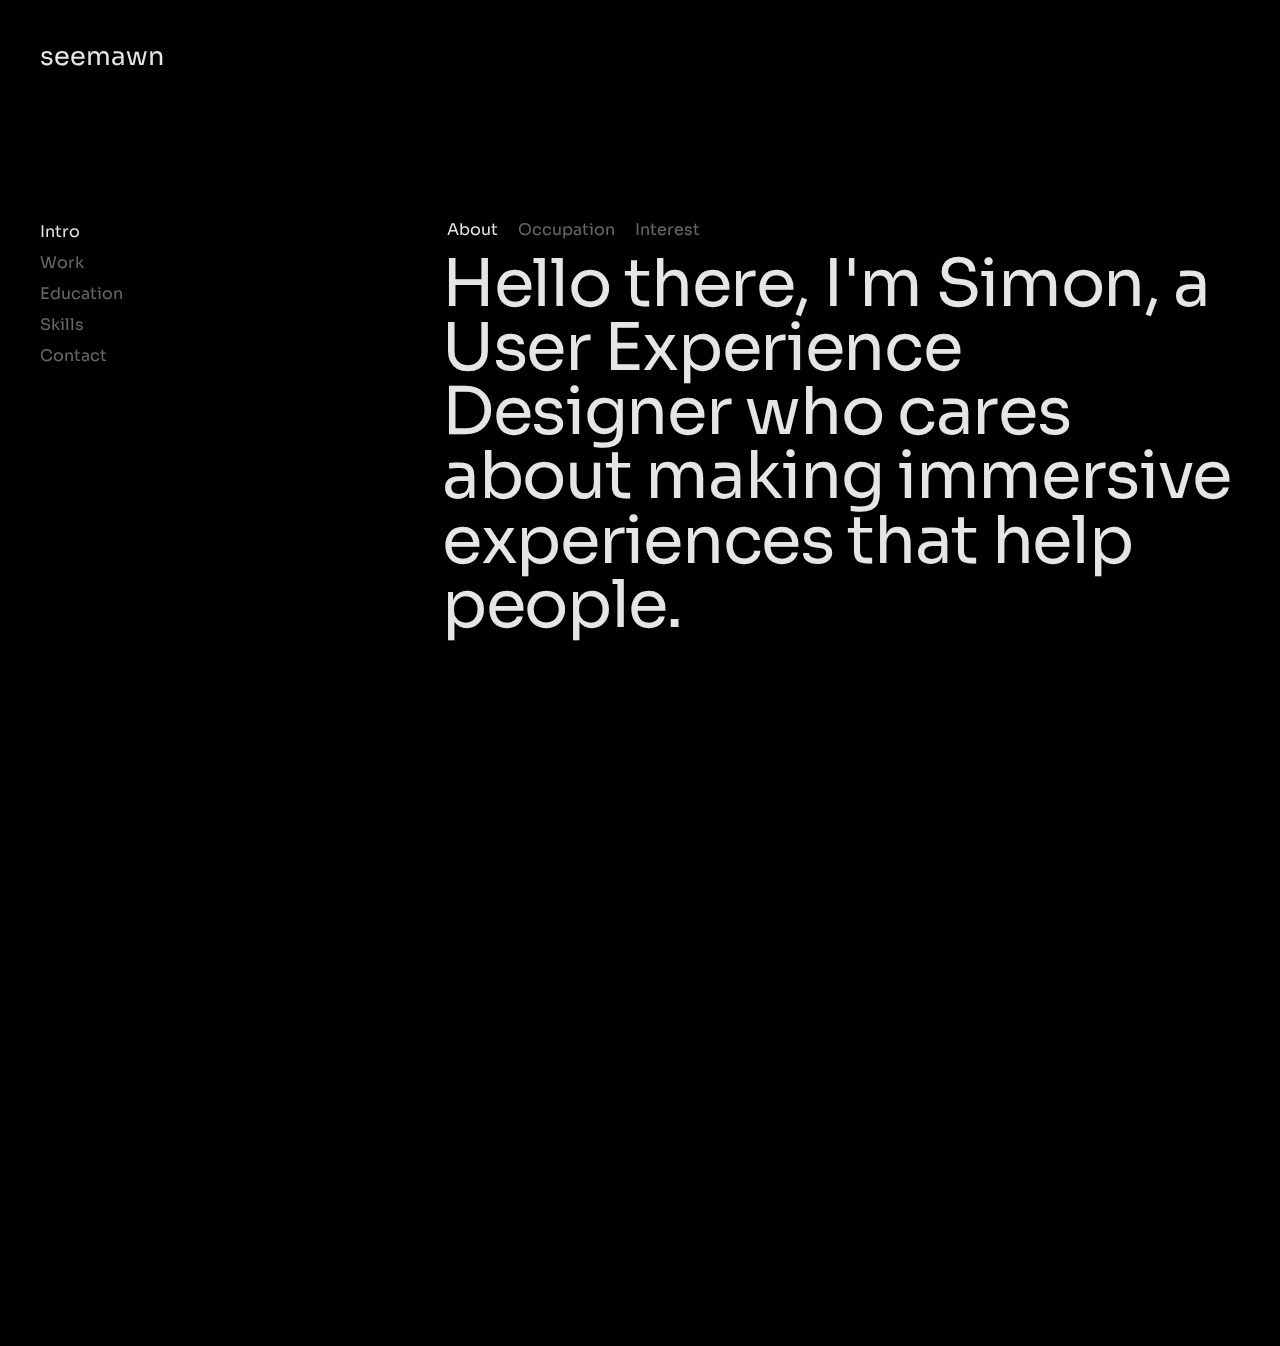
==== index.html @ a5b2b934 "Created Intro section and added grids.css and variables.css" ====
<!DOCTYPE html>
<html lang="en">
<head>
    <meta charset="UTF-8">
    <meta name="viewport" content="width=device-width, initial-scale=1.0">
    <title>seemawn</title>

    <link href="style.css" rel="stylesheet">
    <link href="grids.css" rel="stylesheet">
    <link href="variables.css" rel="stylesheet">

    <link rel="preconnect" href="https://fonts.googleapis.com">
    <link rel="preconnect" href="https://fonts.gstatic.com" crossorigin>
    <link href="https://fonts.googleapis.com/css2?family=Sora:wght@100..800&display=swap" rel="stylesheet">

    <script src="https://code.jquery.com/jquery-3.6.0.min.js"></script>
</head>
<body>
    <header>
        <h1>seemawn</h1>
    </header>

    <nav>
        <div class="nav-grid content">
            <a class="item is--active" href="#">Intro</a>
            <a class="item" href="#">Work</a>
            <a class="item" href="#">Education</a>
            <a class="item" href="#">Skills</a>
            <a class="item" href="#">Contact</a>
        </div>
    </nav>

    <main>
        <section class="section intro">

            <div class="content">

                <div class="options">
                    <div class="option about is--active">About</div>
                    <div class="option occupation">Occupation</div>
                    <div class="option interest">Interest</div>
                </div>

                <div class="texts">
                    <h2 class="text about is--visible">Hello there, I'm Simon, a User Experience Designer who cares about making immersive experiences that help people.</h2>
                    <h2 class="text occupation">Currently a third-year student at Simon Fraser University, I am pursuing a B.Sc in Interactive Arts & Technology and a Certificate in Innovation and Entrepreneurship.</h2>
                    <h2 class="text interest">Beyond design, I am a health enthusiast who enjoys analyzing everyday products.</h2>
                </div>

            </div>
        </section>

        <section class="section work">
            <div class="content">

            </div>
        </section>
    </main>

    <script src="main.js"></script>
</body>
</html>
---- style.css ----
body {
    font-family: "Sora", sans-serif;
    font-optical-sizing: auto;
    background-color: #000000;
    margin: var(--grid--app-margin);
    padding: 0;
    color: white;
    opacity: 0.90;
    font-weight: 400;
}

h1{
    font-size: 1.6rem;
    font-weight: 400;
    margin: 0;
    padding: 0;
}

header{
    position: fixed;
    width: 100%;
}

nav{
    position: fixed;
    top: var(--grid--app-xheight);
    left: var(--grid--app-margin);
    z-index: 100;
}

nav a{
    text-decoration: none;
    margin: 0;
    padding: 0;
    color: white;
    opacity: 0.45;
    font-size: var(--font--size-regular);
    padding: 1px 0;
}
nav .content:hover{
    cursor: pointer;
}
nav a:hover{
    cursor: pointer;
    transition-duration: 0.6s;
    transition-timing-function: ease-out;
    transition-property: color;
    color: white;
    opacity: 90;
}

nav a.item.is--active {
    opacity: 90;
}



/* Sections
----------------------------------------------------------------------------- */
.section {
    display: grid;
    grid-template-columns: var(--grid--app-columns);
    gap: var(--grid--app-gutter);
}
.section > .content {
    grid-column: 5 / -1;
}

.section h2 {
    margin-left: var(--font--margin-left);
    font-size: var(--font--size-huge);
    /* font-size: 4rem; */
    line-height: 0.975;
    letter-spacing: -0.02em;
    font-weight: 400;
    margin-top: 0;
  }

/* Section intro
----------------------------------------------------------------------------- */

.section.intro > .content {
    position: relative;
    padding: calc(var(--grid--app-xheight) - 52px) 0 80px 0;
}

.section.intro .options {
    position: relative;
    display: flex;
    flex-wrap: nowrap;
}

.section.intro .options:hover {
    cursor: pointer;
}
.section.intro .options .option {
    font-size: var(--font--size-regular);
    line-height: 20px;
    padding: 12px 10px;
    color: white;
    opacity: 0.45;
    white-space: nowrap;
}
.section.intro .options .option:hover {
    color: white;
    opacity: 90;
    cursor: pointer;
}
.section.intro .options .option:first-child {
padding-left: 0;
}
.section.intro .options .option:last-child {
padding-right: 80px;
}
.section.intro .options .option.is--active {
    color: white;
    opacity: 90;
}

.section.intro .text {
    min-height: calc(1em * 0.975 * 7);
    display: none;
}
.section.intro .text.is--visible {
    display: block;
}
.section.intro .text span {
    white-space: nowrap;
}

/* Section work
----------------------------------------------------------------------------- */

.section.work {
    padding: 0;
    display: flex;
}

.section.work > .content {
    padding: 50vh 0 20px 0;
}
---- grids.css ----
.nav-grid{
    display: grid;
    grid-column-gap: 1.25rem;
    grid-row-gap: 0.5rem;
}

.body-grid{
    display: grid;
    grid-column-gap: 2.5rem;
    grid-row-gap: 1rem;
}

@media(min-width: 35rem){
    .nav-grid{
        /* grid-template-columns: repeat(4, 1fr); */
		grid-template-rows: auto;
		grid-auto-flow: row;
    }
    .body-grid{
        grid-template-columns: repeat(12, 1fr);
		grid-template-rows: auto;
		grid-auto-flow: row;
    }

}
---- variables.css ----
:root {
    --grid--app-margin: 2.5rem;
    --grid--app-xheight: 220px;
    --grid--app-gutter: 20px;
    --grid--app-columns: var(--grid--app-columns-12);
    --grid--app-columns-12: repeat(12, [col-start] 1fr);
}

:root {
    --color--foreground--100: rgb(0 0 0 / 1);
    --color--foreground--50:  rgb(0 0 0 / 0.5);
    --color--foreground--33:  rgb(0 0 0 / 0.333);
    --color--foreground--25:  rgb(0 0 0 / 0.25);
    --color--foreground--20:  rgb(0 0 0 / 0.2);
    --color--foreground--15:  rgb(0 0 0 / 0.15);
    --color--foreground--10:  rgb(0 0 0 / 0.1);
    --color--foreground--5:   rgb(0 0 0 / 0.05);
    --color--foreground--0:   rgb(0 0 0 / 0);
    --color--background--100: rgb(255 255 255 / 1);
    --color--background--0:   rgb(255 255 255 / 0);
}


:root {
    /* --font--family: "Billy Sans", system-ui, sans-serif;
    --font--weight: 500;
    --font--margin-left: -0.07em;
    --font--margin-left-opening-quote-mark: -0.406em; */
    --font--margin-left: -0.07em;
    --font--style: normal;
    --font--weight: 400;
    --font--size-huge: clamp(32px, 5.14vw, 5.14vw);
    --font--size-large: clamp(26px, 1.81vw, 1.81vw);
    --font--size-medium: 26px;
    --font--size-regular: 1rem;
    --font--size-regular-line-height: 1.25;
  }
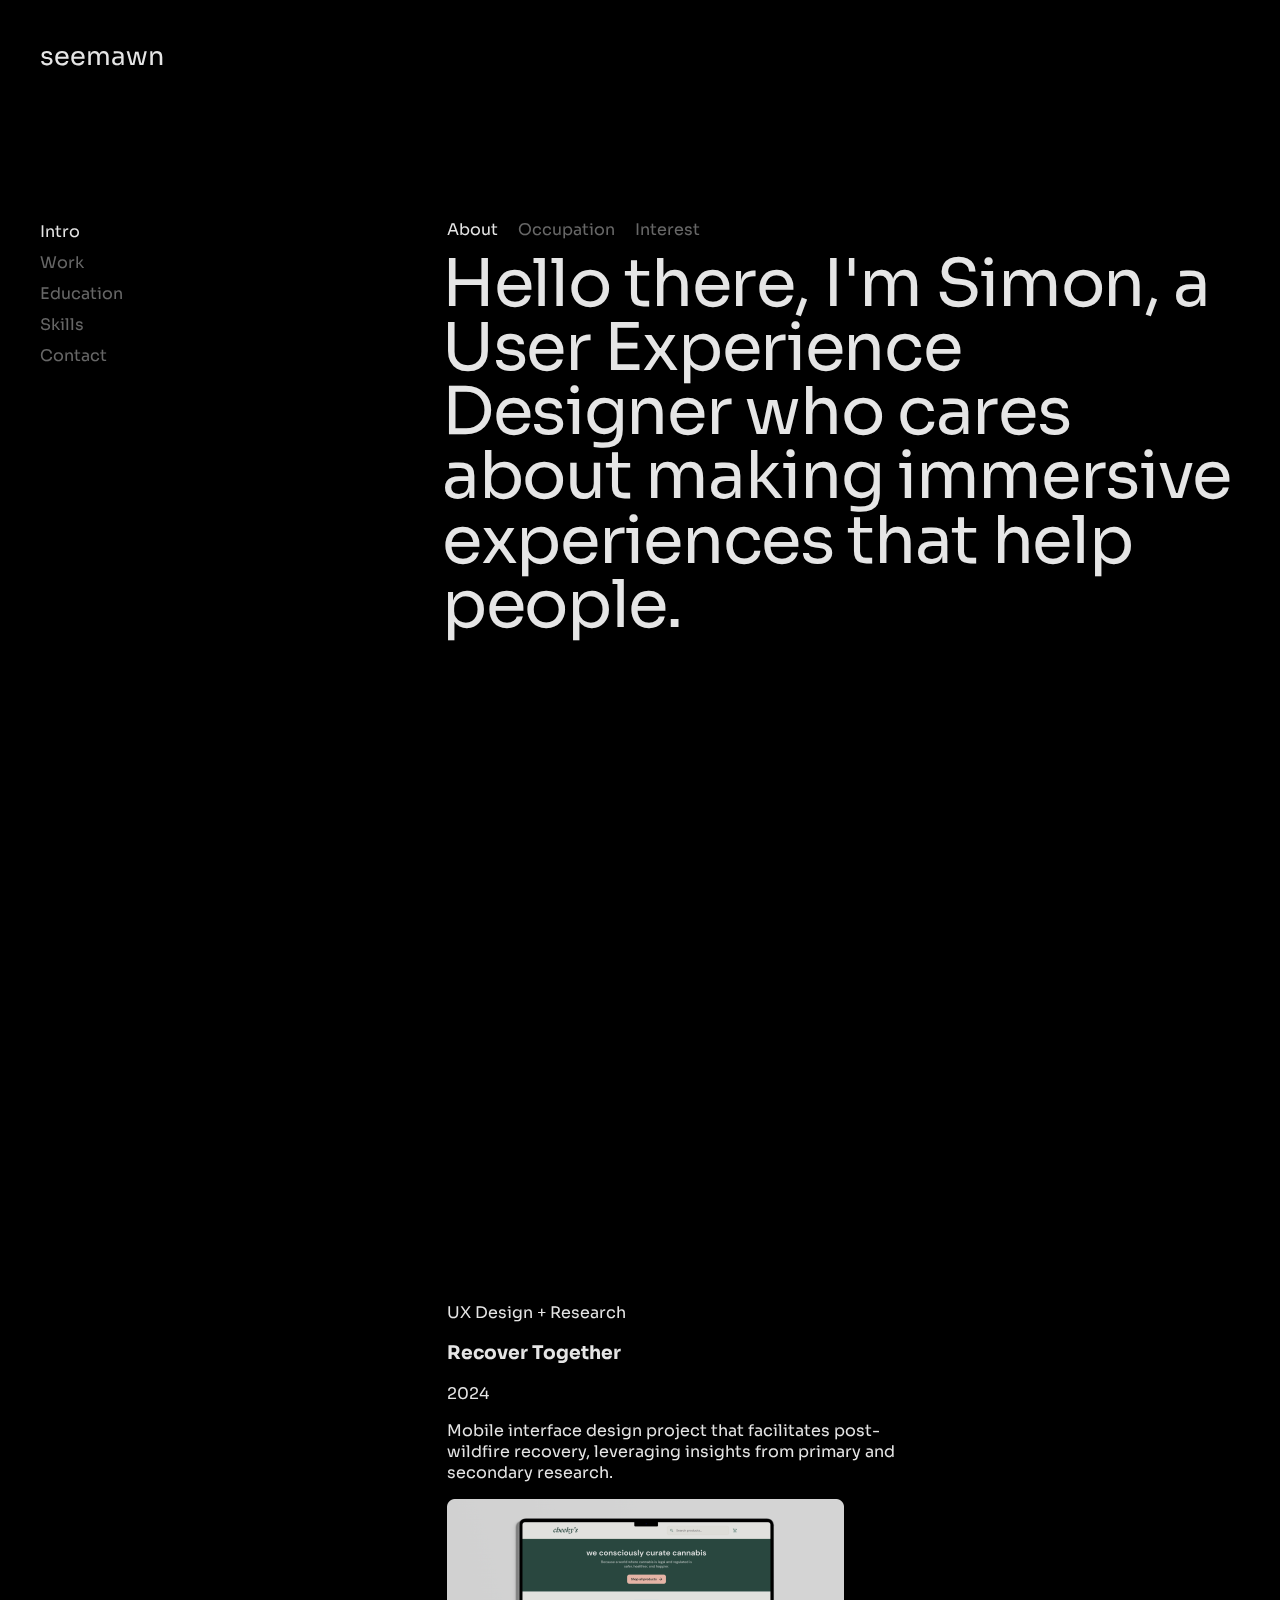
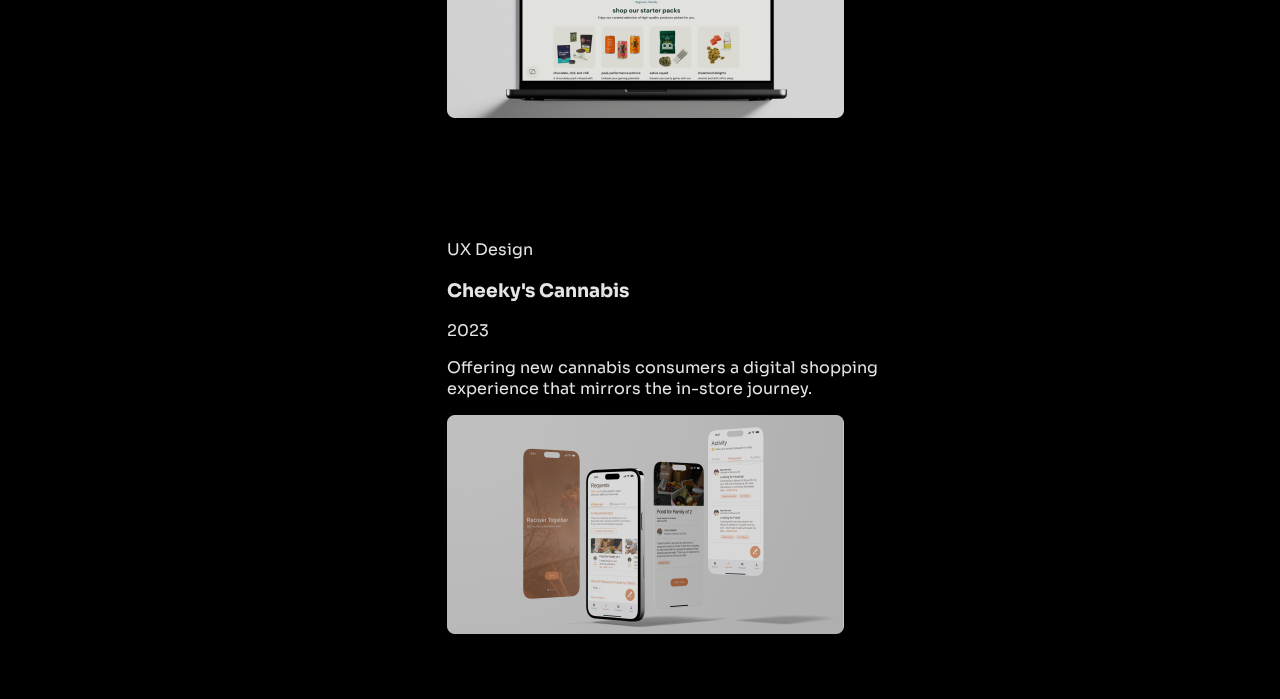
==== commit ba3875be: "Created work section" ====
--- a/index.html
+++ b/index.html
@@ -52,7 +52,21 @@
 
         <section class="section work">
             <div class="content">
+                <div class="project1">
+                    <p>UX Design + Research</p>
+                    <h3>Recover Together</h3>
+                    <p>2024</p>
+                    <p>Mobile interface design project that facilitates post-wildfire recovery, leveraging insights from primary and secondary research.</p>
+                    <img src="img/project1.png" alt="Recover Together" width="397" height="219">
+                </div>
 
+                <div class="project2">
+                    <p>UX Design</p>
+                    <h3>Cheeky's Cannabis</h3>
+                    <p>2023</p>
+                    <p>Offering new cannabis consumers a digital shopping experience that mirrors the in-store journey.</p>
+                    <img src="img/project2.png" alt="Recover Together" width="397" height="219">
+                </div>
             </div>
         </section>
     </main>
--- a/style.css
+++ b/style.css
@@ -138,4 +138,18 @@
 
 .section.work > .content {
     padding: 50vh 0 20px 0;
+    display: grid;
+    grid-template-columns: var(--grid--app-columns);
+    gap: var(--grid--app-gutter);
+}
+
+.section.work .project1 {
+    padding-bottom: 80px;
+    /* grid-column: 2 / -1;
+    column-span: 2; */
+    grid-column: 5 / span 5;
+}
+
+.section.work .project2 {
+    grid-column: 5 / span 5;
 }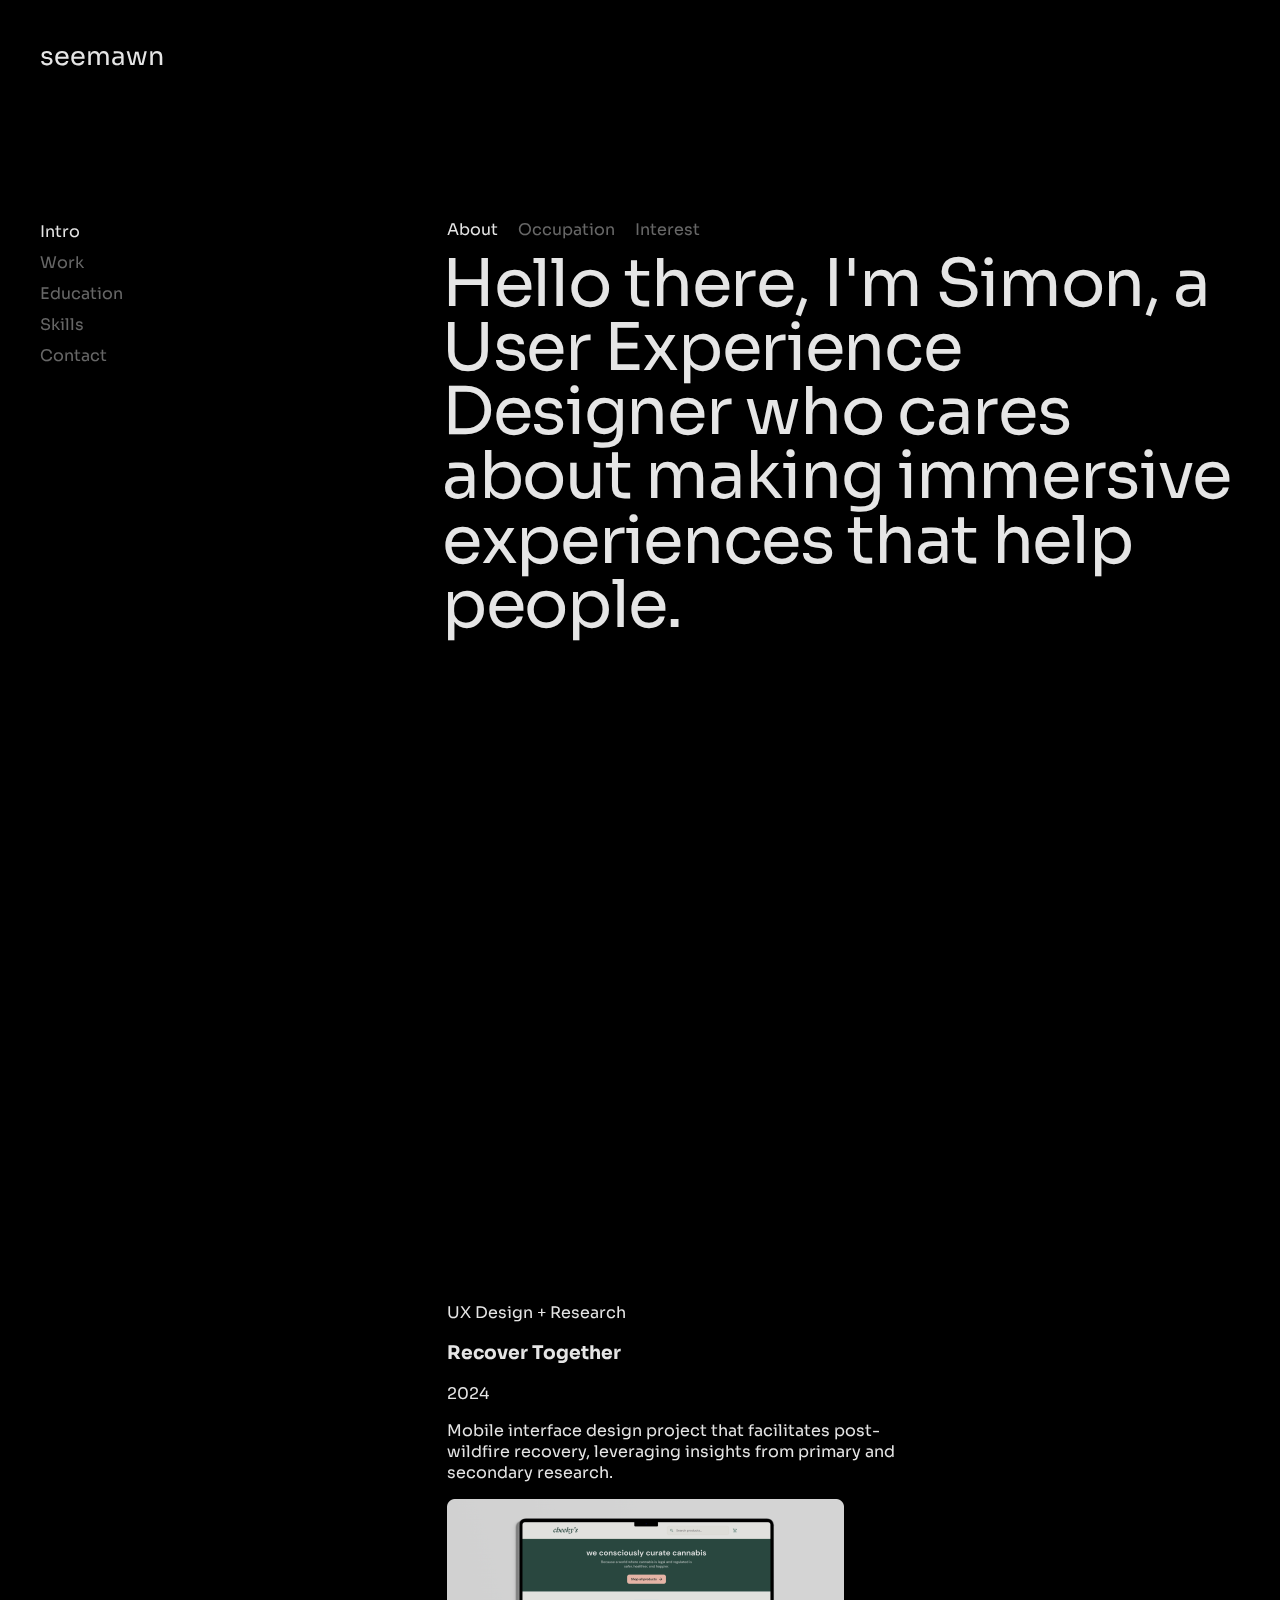
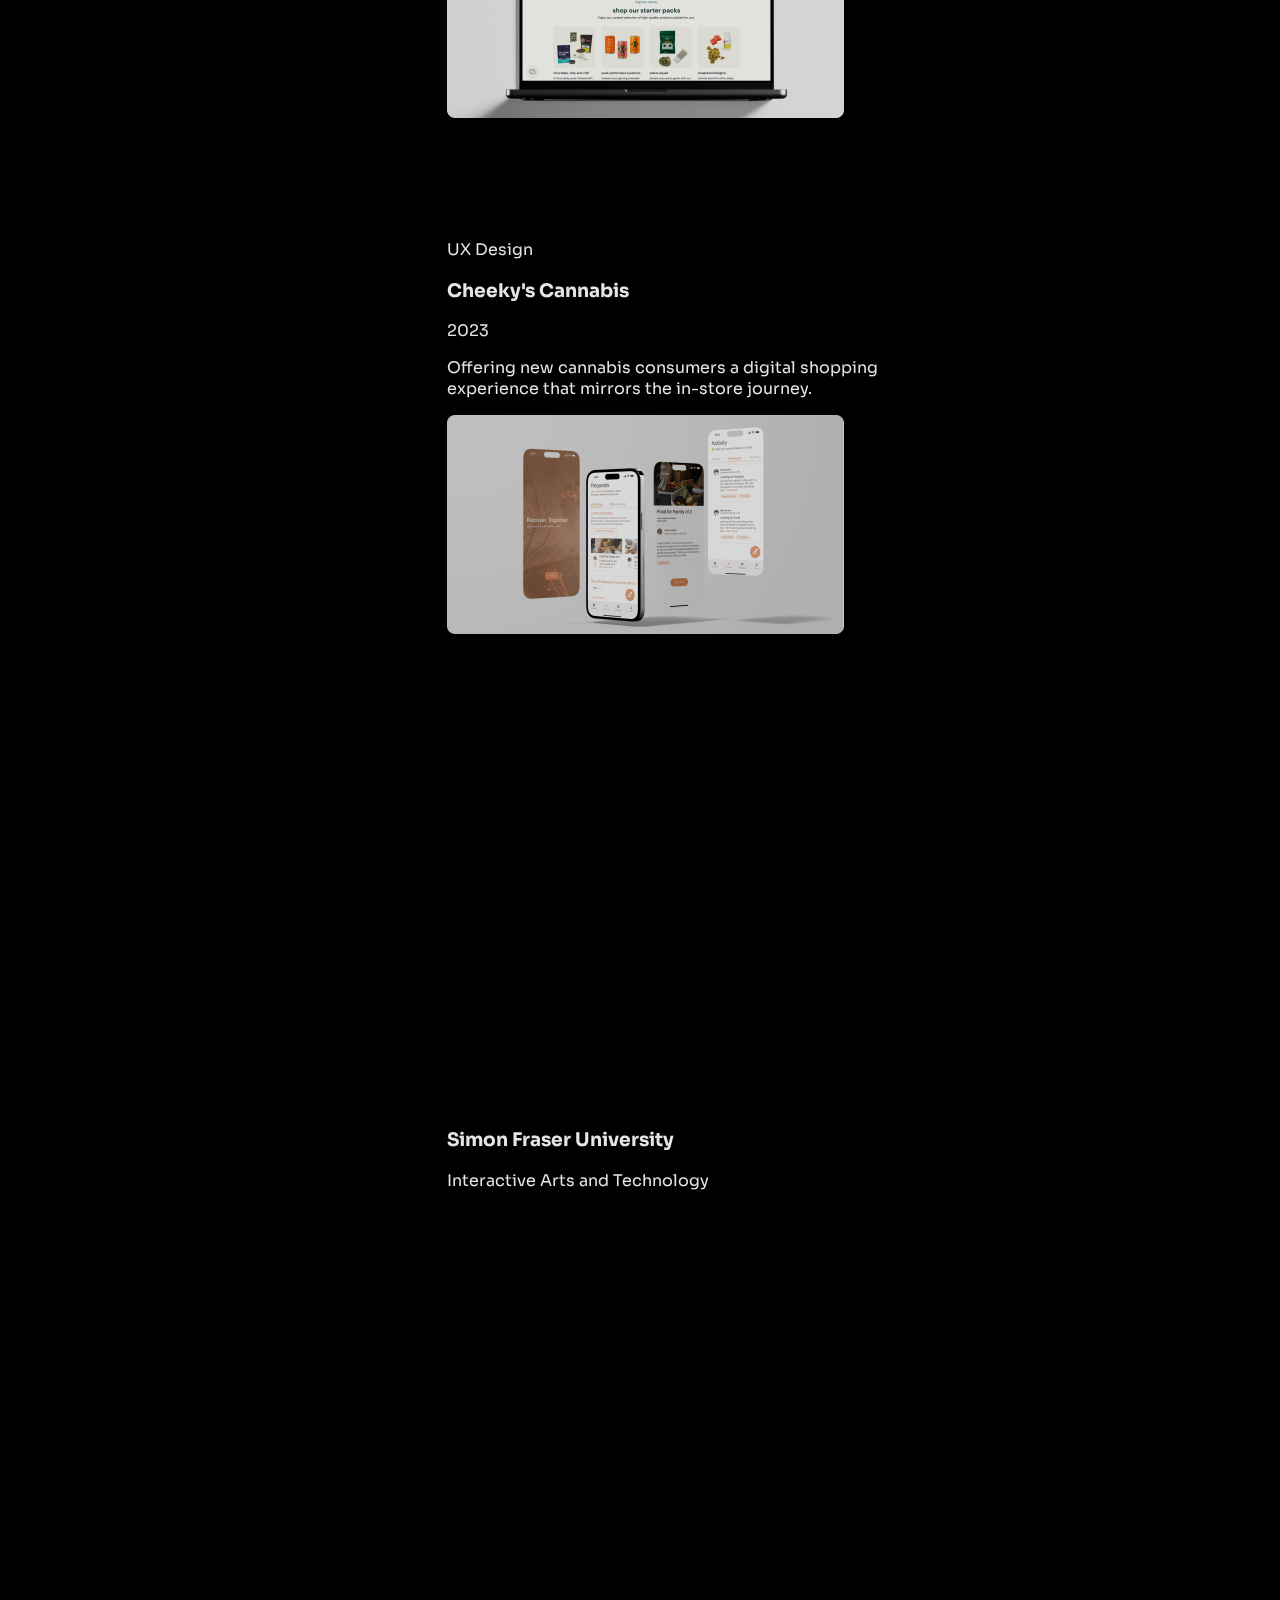
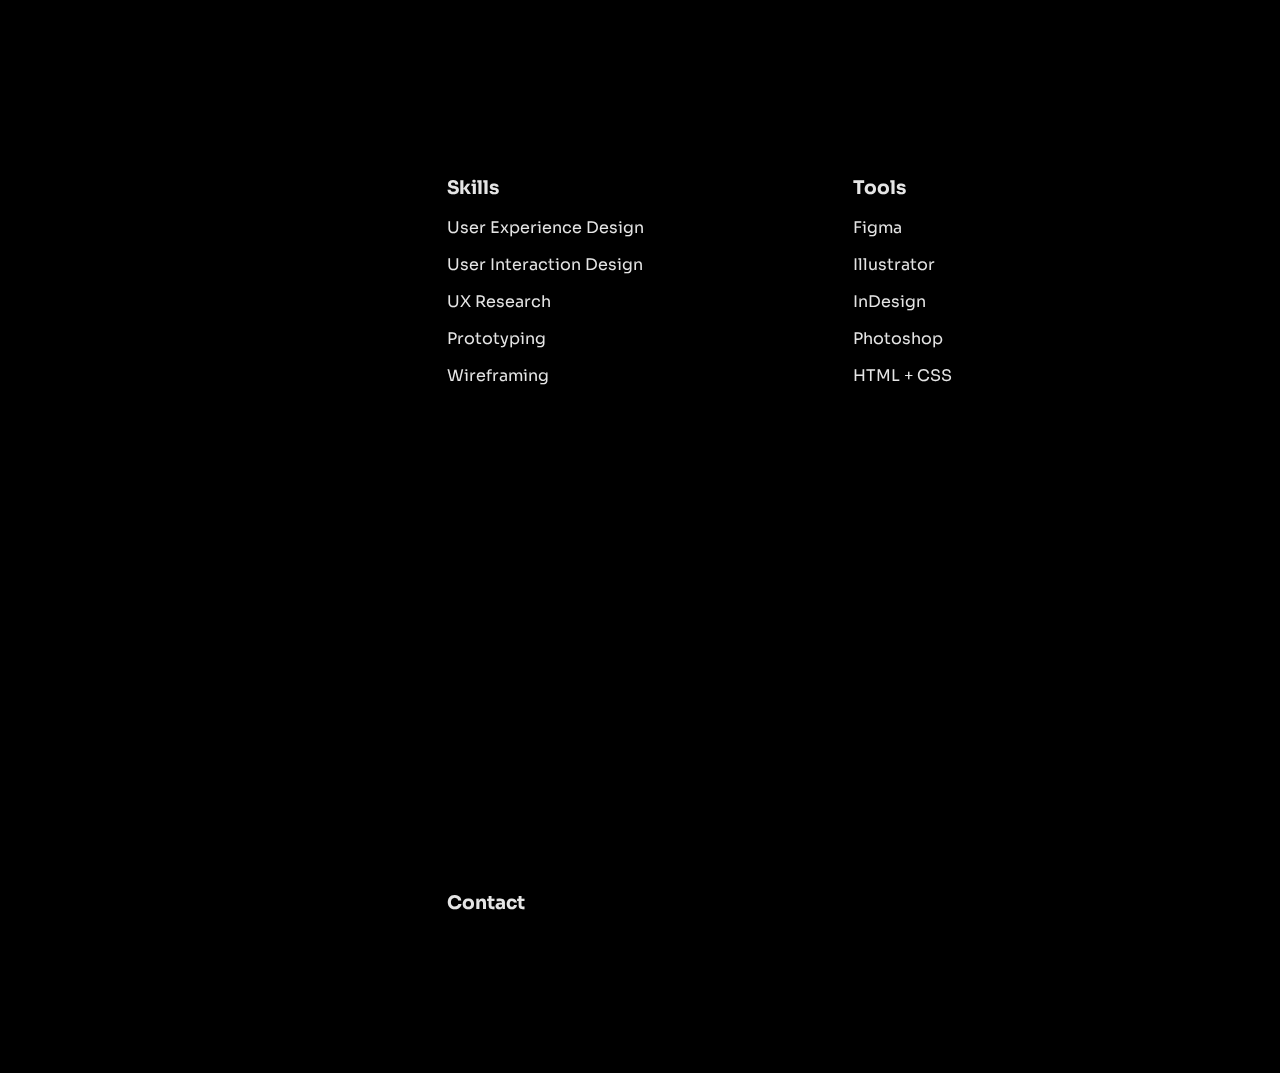
==== commit 2c6ddb2b: "added education and skills section" ====
--- a/index.html
+++ b/index.html
@@ -23,7 +23,7 @@
     <nav>
         <div class="nav-grid content">
             <a class="item is--active" href="#">Intro</a>
-            <a class="item" href="#">Work</a>
+            <a class="item">Work</a>
             <a class="item" href="#">Education</a>
             <a class="item" href="#">Skills</a>
             <a class="item" href="#">Contact</a>
@@ -69,6 +69,51 @@
                 </div>
             </div>
         </section>
+
+        <section class="section education">
+            <div class="content">
+                <div class="school">
+                    <h3>Simon Fraser University</h3>
+                    <p>Interactive Arts and Technology</p>
+                </div>
+
+                <!-- <div class="major">
+                    <p>Interactive Arts and Technology</p>
+                </div> -->
+            </div>
+        </section>
+
+        <section class="section skills">
+            <div class="content">
+                <div class="skill">
+                    <h3>Skills</h3>
+                    <p>User Experience Design</p>
+                    <p>User Interaction Design</p>
+                    <p>UX Research</p>
+                    <p>Prototyping</p>
+                    <p>Wireframing</p>
+                </div>
+
+                <div class="tools">
+                    <h3>Tools</h3>
+                    <p>Figma</p>
+                    <p>Illustrator</p>
+                    <p>InDesign</p>
+                    <p>Photoshop</p>
+                    <p>HTML + CSS</p>
+                </div>
+            </div>
+        </section>
+
+        <section class="section contact">
+            <div class="content">
+                <div class="text">
+                    <h3>Contact</h3>
+                </div>
+
+            </div>
+        </section>
+
     </main>
 
     <script src="main.js"></script>
--- a/style.css
+++ b/style.css
@@ -152,4 +152,58 @@
 
 .section.work .project2 {
     grid-column: 5 / span 5;
-}+}
+
+/* Section education
+----------------------------------------------------------------------------- */
+
+.section.education > .content {
+    padding: 50vh 0 20px 0;
+    display: grid;
+    grid-template-columns: var(--grid--app-columns-2);
+    gap: var(--grid--app-gutter);
+}
+
+.section.education .school {
+    padding-bottom: 80px;
+    grid-column: 1 / -1;
+}
+
+/* section.education .major {
+    grid-column: 2 / -1;
+    grid-column: 2;
+} */
+
+/* Section skills
+----------------------------------------------------------------------------- */
+
+.section.skills > .content {
+    padding: 50vh 0 20px 0;
+    display: grid;
+    grid-template-columns: var(--grid--app-columns-2);
+    gap: var(--grid--app-gutter);
+}
+
+/* .section.skills .skill {
+    padding-bottom: 80px;
+    grid-column: 1 / -1;
+}
+
+.section.skills .tools {
+    grid-column: 1 / -1;
+} */
+
+/* Section Contact
+----------------------------------------------------------------------------- */
+
+.section.contact > .content {
+    padding: 50vh 0 20px 0;
+    display: grid;
+    grid-template-columns: var(--grid--app-columns-2);
+    gap: var(--grid--app-gutter);
+}
+
+.section.contact .text {
+    padding-bottom: 80px;
+    grid-column: 1 / -1;
+}
--- a/variables.css
+++ b/variables.css
@@ -4,6 +4,11 @@
     --grid--app-gutter: 20px;
     --grid--app-columns: var(--grid--app-columns-12);
     --grid--app-columns-12: repeat(12, [col-start] 1fr);
+    --grid--app-columns-6: repeat(6, [col-start] 1fr);
+    --grid--app-columns-4: repeat(4, [col-start] 1fr);
+    --grid--app-columns-3: repeat(3, [col-start] 1fr);
+    --grid--app-columns-2: repeat(2, [col-start] 1fr);
+    --grid--app-columns-1: repeat(1, [col-start] 1fr);
 }
 
 :root {
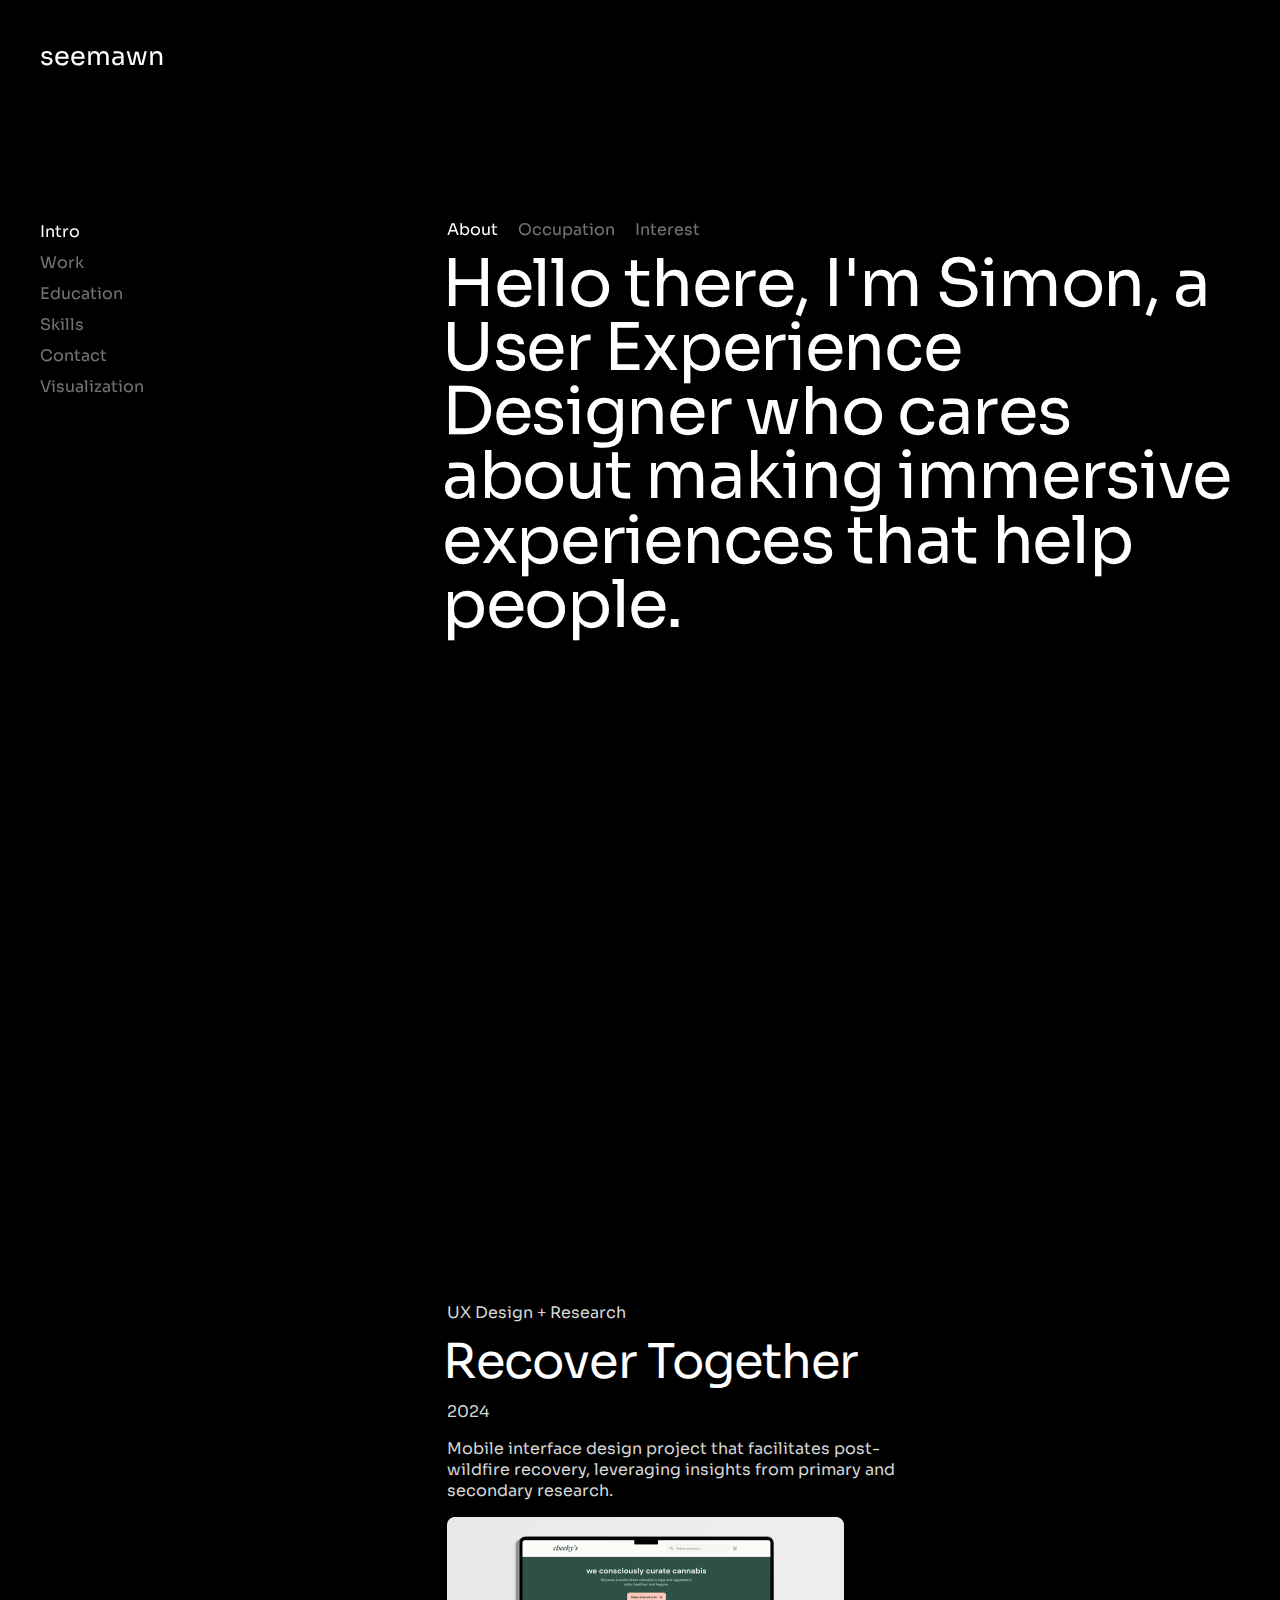
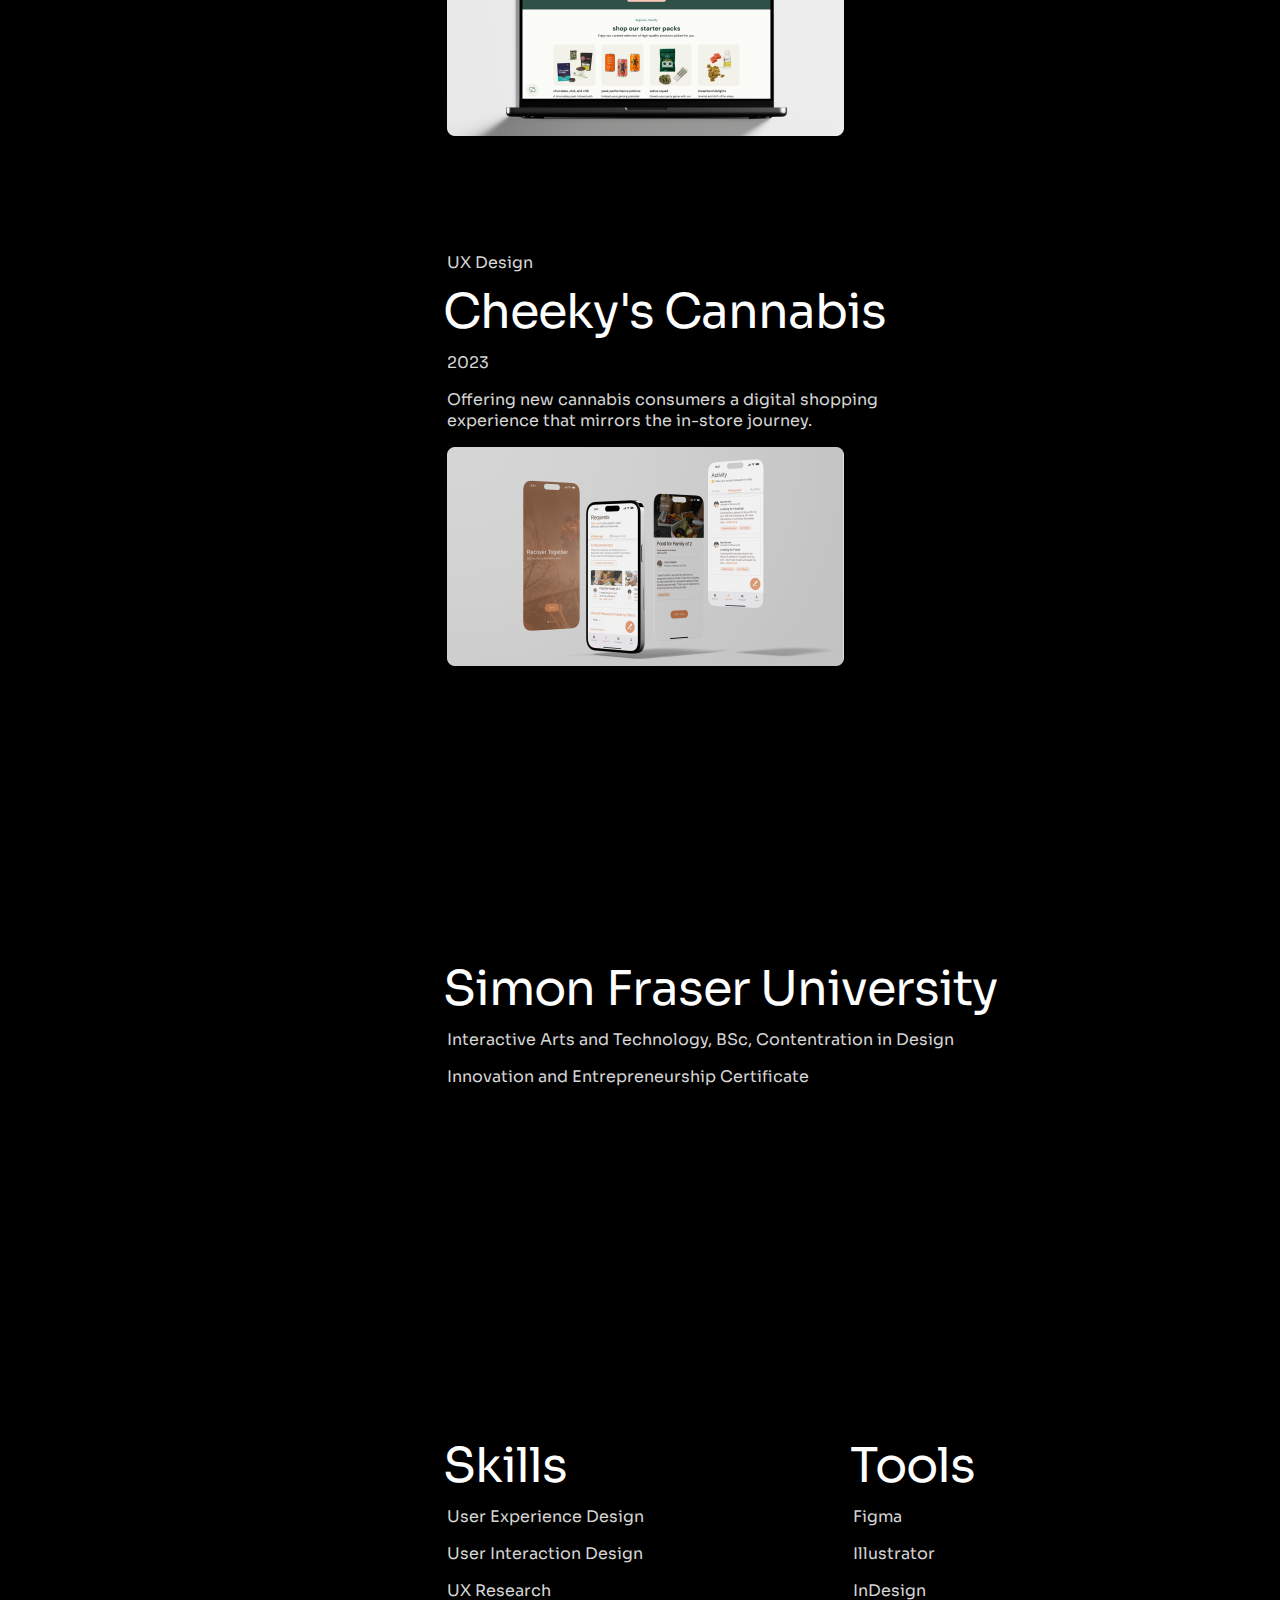
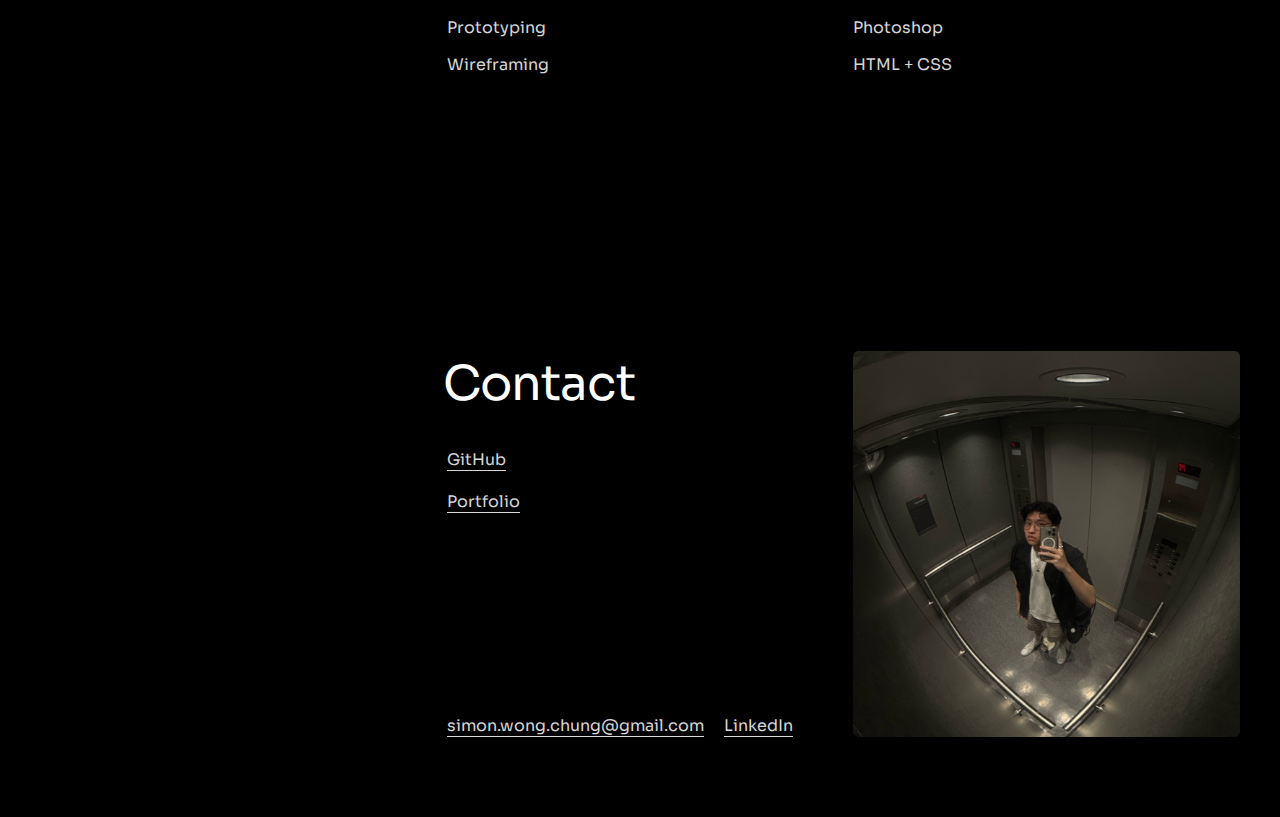
==== commit 9f4abdb4: "added context section" ====
--- a/index.html
+++ b/index.html
@@ -22,11 +22,12 @@
 
     <nav>
         <div class="nav-grid content">
-            <a class="item is--active" href="#">Intro</a>
+            <a class="item is--active">Intro</a>
             <a class="item">Work</a>
             <a class="item" href="#">Education</a>
             <a class="item" href="#">Skills</a>
             <a class="item" href="#">Contact</a>
+            <a class="item" href="#">Visualization</a>
         </div>
     </nav>
 
@@ -74,7 +75,8 @@
             <div class="content">
                 <div class="school">
                     <h3>Simon Fraser University</h3>
-                    <p>Interactive Arts and Technology</p>
+                    <p>Interactive Arts and Technology, BSc, Contentration in Design</p>
+                    <p>Innovation and Entrepreneurship Certificate</p>
                 </div>
 
                 <!-- <div class="major">
@@ -107,12 +109,36 @@
 
         <section class="section contact">
             <div class="content">
+      
                 <div class="text">
-                    <h3>Contact</h3>
+      
+                    <div class="content">
+    
+                        <div class="status">
+                            <h3>Contact</h3>
+                            <div class="link">
+                                <div class="item"><a href="https://github.com/SimonWongChung" target="_blank">GitHub</a></div>
+                                <br>
+                                <div class="item"><a href="https://www.simonwongchung.com/" target="_blank">Portfolio</a></div>
+                            </div>
+                        </div>
+        
+                    </div>
+        
+                    <div class="actions">
+                        <div class="item"><a href="mailto:billy.sweeney@gmail.com?subject=Enquiry%20from%20website">simon.wong.chung@gmail.com</a></div>
+                        <div class="item"><a href="https://www.linkedin.com/in/simon-wong-chung/" target="_blank">LinkedIn</a></div>
+                    </div>
+      
                 </div>
-
+      
+                <div class="image">
+                    <figure>
+                    <img src="img/about.png" alt="Profile photo of Simon">
+                    </figure>
+                </div>
+      
             </div>
-        </section>
 
     </main>
 
--- a/style.css
+++ b/style.css
@@ -5,7 +5,6 @@
     margin: var(--grid--app-margin);
     padding: 0;
     color: white;
-    opacity: 0.90;
     font-weight: 400;
 }
 
@@ -51,6 +50,10 @@
 
 nav a.item.is--active {
     opacity: 90;
+}
+
+.section p{
+    color: rgb(255, 255, 255, 0.85);
 }
 
 
@@ -74,7 +77,18 @@
     letter-spacing: -0.02em;
     font-weight: 400;
     margin-top: 0;
-  }
+}
+
+.section h3 {
+    margin-left: var(--font--margin-left);
+    /* font-size: var(--font--size-large); */
+    font-size: 3rem;
+    line-height: 0.975;
+    letter-spacing: -0.02em;
+    font-weight: 400;
+    margin-top: 0;
+    margin-bottom: 0;
+}
 
 /* Section intro
 ----------------------------------------------------------------------------- */
@@ -158,7 +172,7 @@
 ----------------------------------------------------------------------------- */
 
 .section.education > .content {
-    padding: 50vh 0 20px 0;
+    padding: 280px 0 var(--grid--app-margin) 0;
     display: grid;
     grid-template-columns: var(--grid--app-columns-2);
     gap: var(--grid--app-gutter);
@@ -178,7 +192,7 @@
 ----------------------------------------------------------------------------- */
 
 .section.skills > .content {
-    padding: 50vh 0 20px 0;
+    padding: 220px 0 var(--grid--app-margin) 0;
     display: grid;
     grid-template-columns: var(--grid--app-columns-2);
     gap: var(--grid--app-gutter);
@@ -193,17 +207,63 @@
     grid-column: 1 / -1;
 } */
 
-/* Section Contact
+
+/* Section contact
 ----------------------------------------------------------------------------- */
 
 .section.contact > .content {
-    padding: 50vh 0 20px 0;
-    display: grid;
-    grid-template-columns: var(--grid--app-columns-2);
-    gap: var(--grid--app-gutter);
-}
-
-.section.contact .text {
-    padding-bottom: 80px;
-    grid-column: 1 / -1;
-}
+    padding: 220px 0 var(--grid--app-margin) 0;
+    display: grid;
+    grid-template-columns: var(--grid--app-columns-2);
+    gap: var(--grid--app-gutter);
+}
+
+.section.contact > .content .text {
+    display: flex;
+    flex-direction: column;
+    justify-content: space-between;
+}
+
+.section.contact .actions {
+    display: grid;
+    grid-template-columns: var(--grid--app-columns-2);
+    gap: var(--grid--app-gutter);
+}
+
+.section.contact .status h3,
+.section.contact .actions a {
+    line-height: 1.375;
+}
+
+.section.contact .image figure {
+    position: relative;
+}
+
+img {
+    display: block;
+    user-select: none;
+}
+
+figure{
+    margin: 0;
+}
+
+.section.contact .image img {
+    width: 100%;
+    height: 100%;
+}
+
+.link{
+    margin-top: 2rem;
+}
+
+.section.contact .actions a, .section.contact .status a {
+    color: rgb(255, 255, 255, 0.85);
+    text-decoration: none;
+    border-bottom: 0.5px solid rgb(255, 255, 255, 0.85);
+}
+
+.section.contact .actions a:hover, .section.contact .status a:hover {
+    color: rgb(255, 255, 255);
+    border-bottom: 1.5px solid rgb(255, 255, 255, 0.85);
+}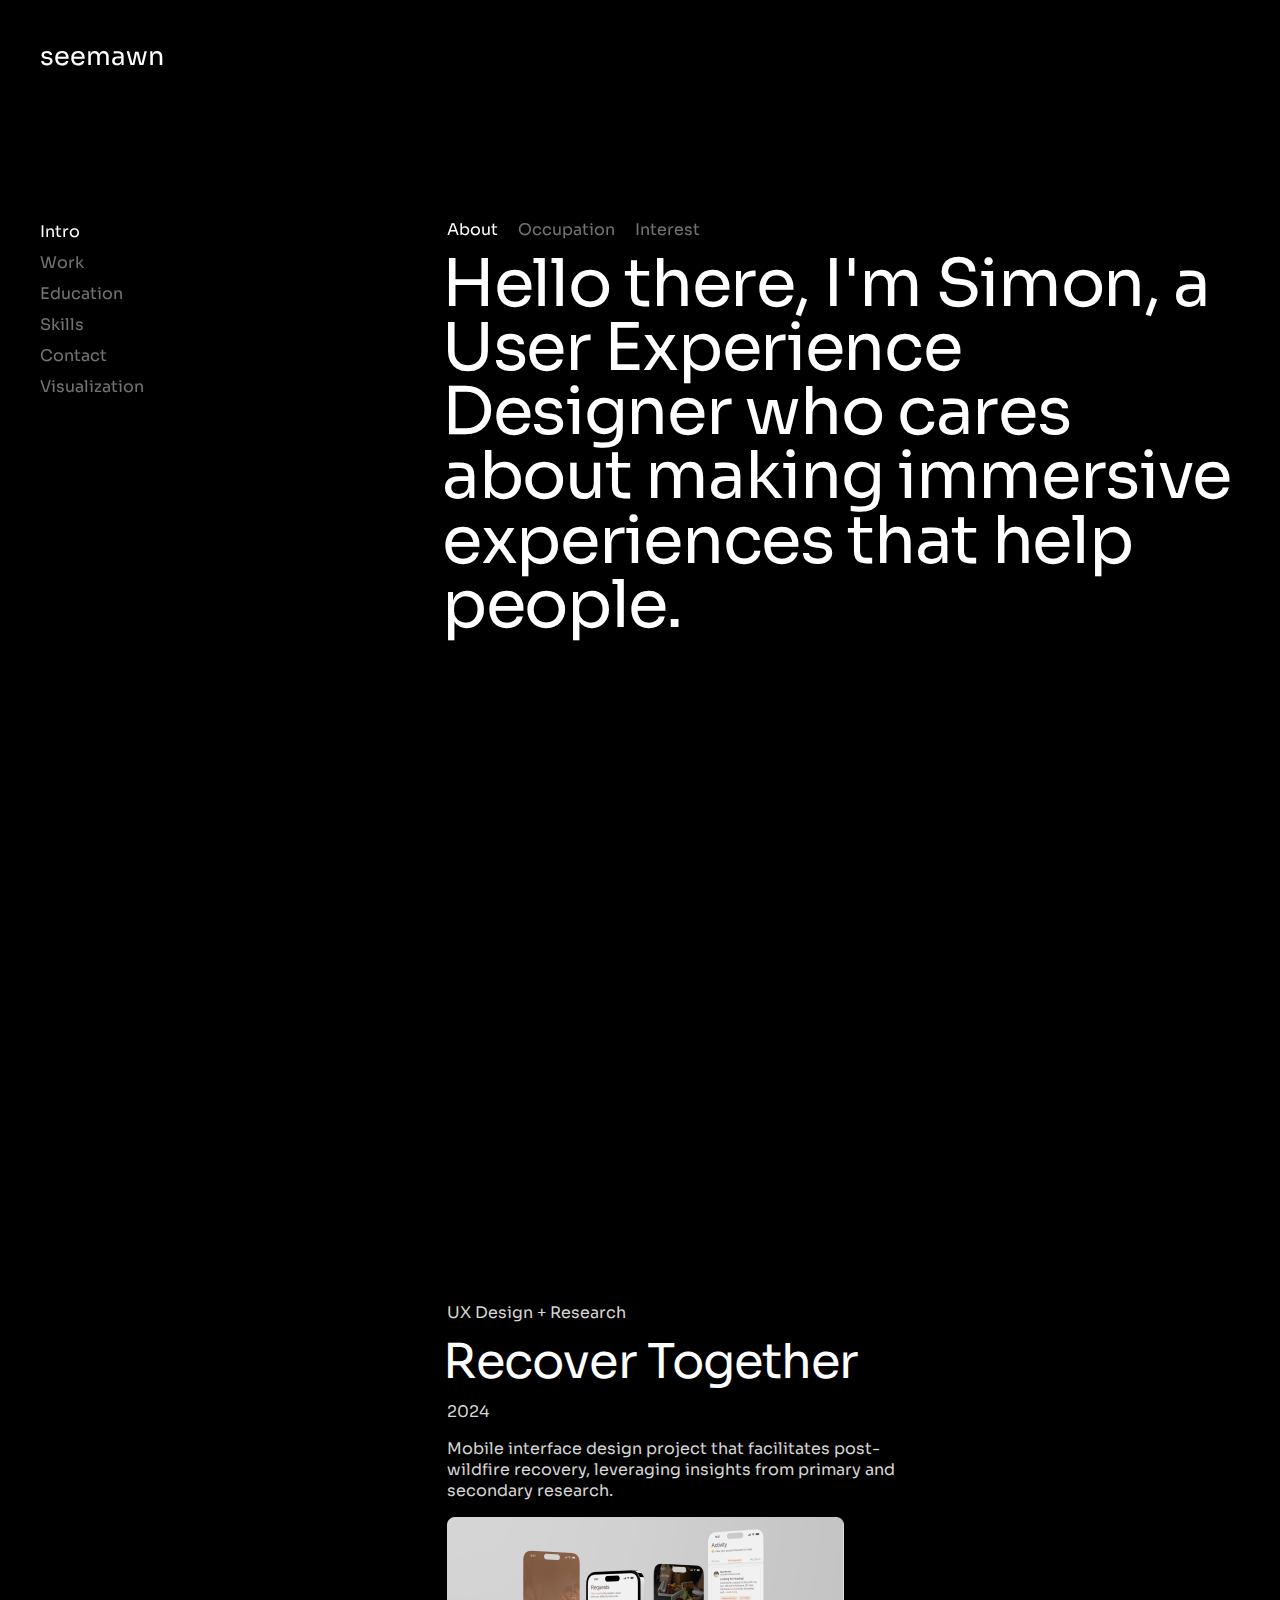
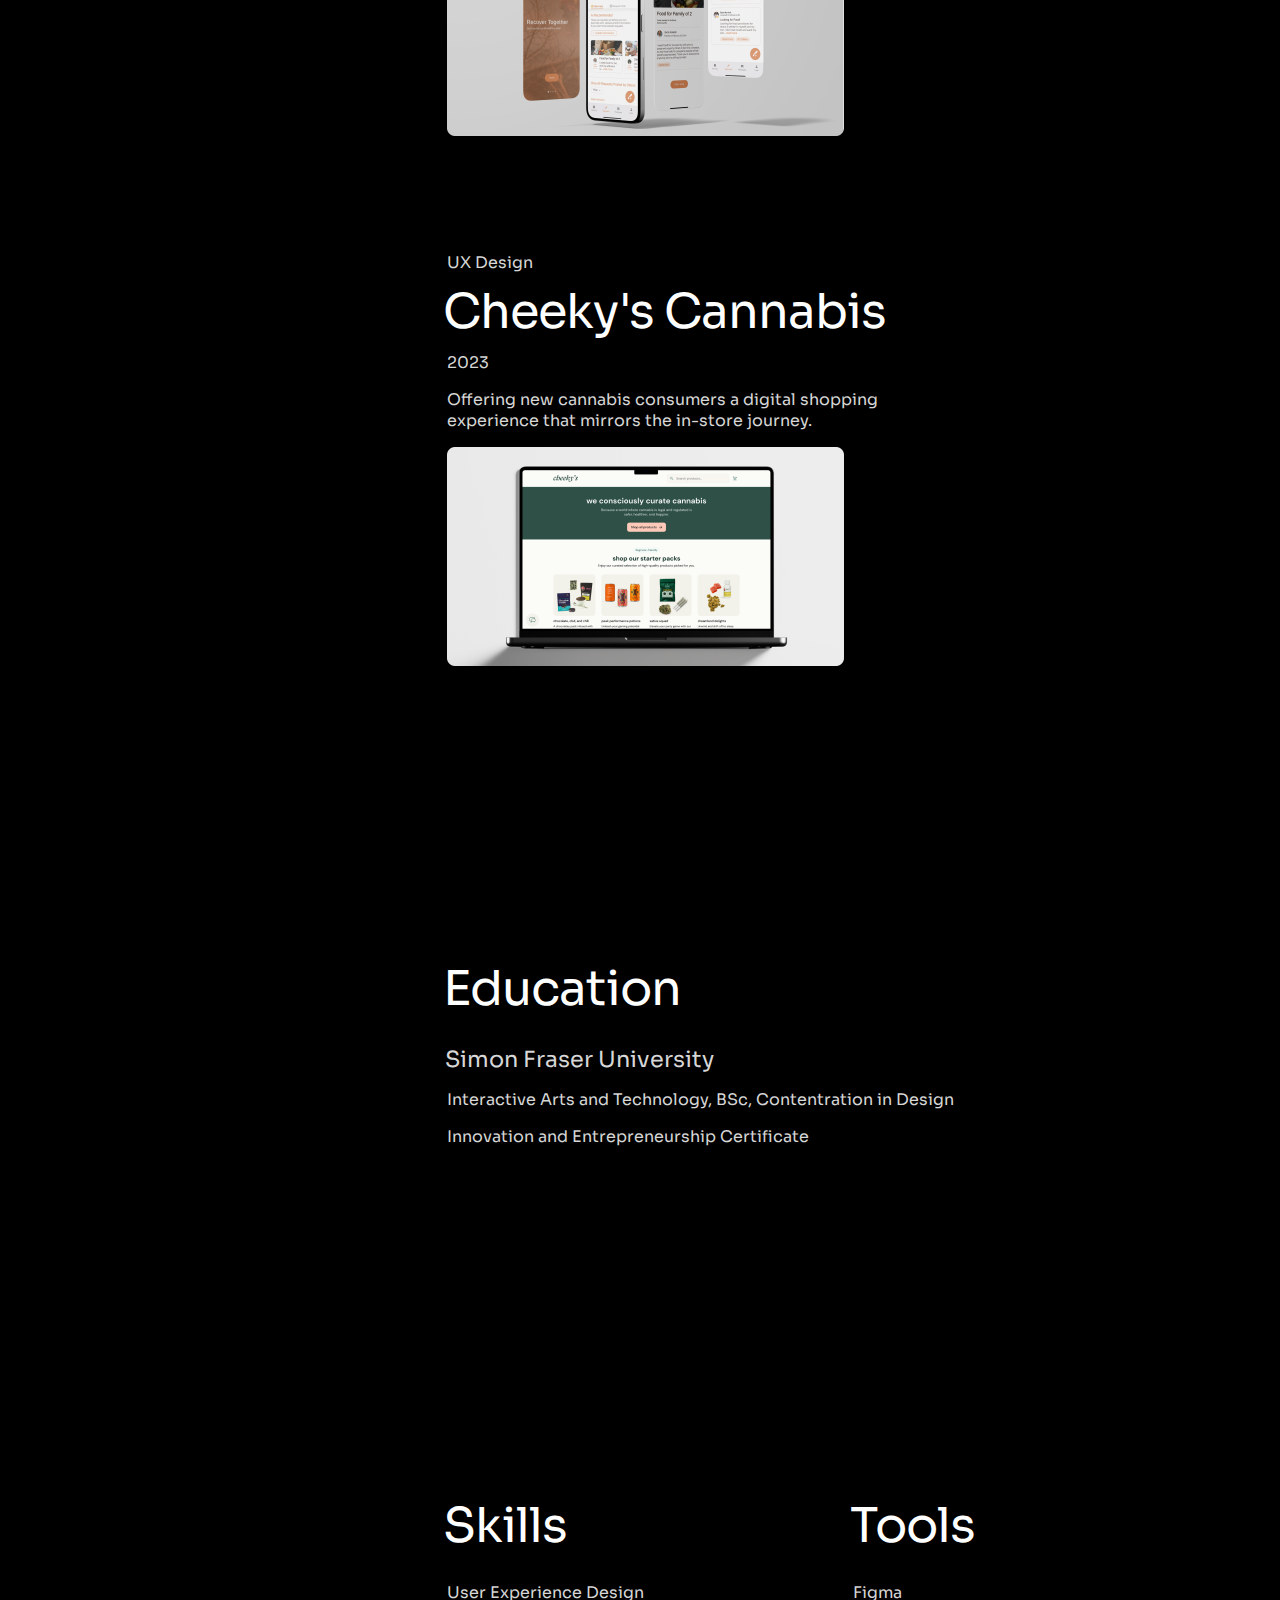
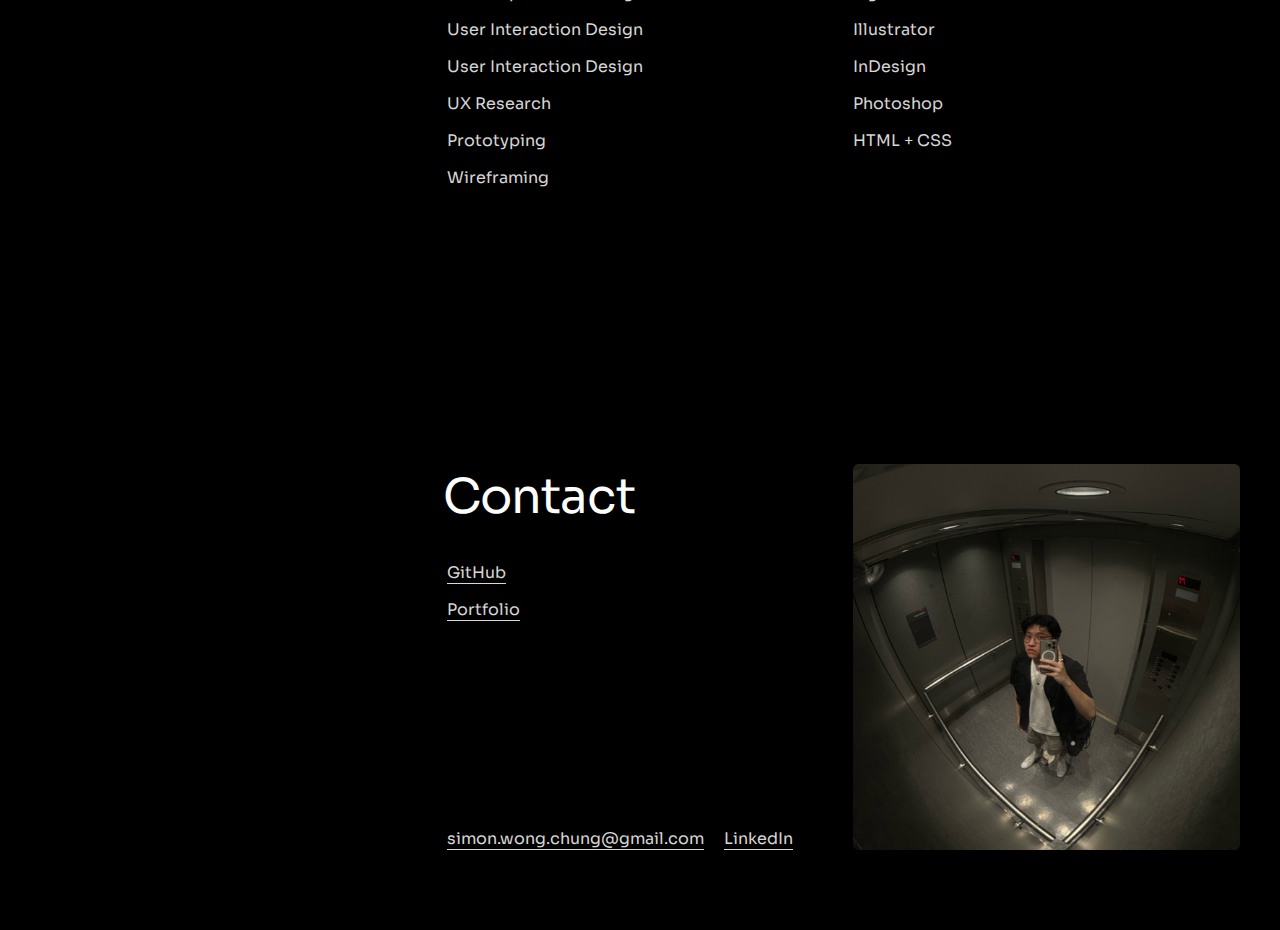
==== commit 359de039: "updated index.html semantics" ====
--- a/index.html
+++ b/index.html
@@ -27,7 +27,7 @@
             <a class="item" href="#">Education</a>
             <a class="item" href="#">Skills</a>
             <a class="item" href="#">Contact</a>
-            <a class="item" href="#">Visualization</a>
+            <a class="item" href="visualizations.html">Visualization</a>
         </div>
     </nav>
 
@@ -58,7 +58,7 @@
                     <h3>Recover Together</h3>
                     <p>2024</p>
                     <p>Mobile interface design project that facilitates post-wildfire recovery, leveraging insights from primary and secondary research.</p>
-                    <img src="img/project1.png" alt="Recover Together" width="397" height="219">
+                    <img src="img/project2.png" alt="Recover Together" width="397" height="219">
                 </div>
 
                 <div class="project2">
@@ -66,7 +66,7 @@
                     <h3>Cheeky's Cannabis</h3>
                     <p>2023</p>
                     <p>Offering new cannabis consumers a digital shopping experience that mirrors the in-store journey.</p>
-                    <img src="img/project2.png" alt="Recover Together" width="397" height="219">
+                    <img src="img/project1.png" alt="Recover Together" width="397" height="219">
                 </div>
             </div>
         </section>
@@ -74,14 +74,13 @@
         <section class="section education">
             <div class="content">
                 <div class="school">
-                    <h3>Simon Fraser University</h3>
-                    <p>Interactive Arts and Technology, BSc, Contentration in Design</p>
-                    <p>Innovation and Entrepreneurship Certificate</p>
+                    <h3>Education</h3>
+                    <p class="title">Simon Fraser University</p>
+                    <ul>
+                        <li>Interactive Arts and Technology, BSc, Contentration in Design</li>
+                        <li>Innovation and Entrepreneurship Certificate</li>
+                    </ul>
                 </div>
-
-                <!-- <div class="major">
-                    <p>Interactive Arts and Technology</p>
-                </div> -->
             </div>
         </section>
 
@@ -89,20 +88,25 @@
             <div class="content">
                 <div class="skill">
                     <h3>Skills</h3>
-                    <p>User Experience Design</p>
-                    <p>User Interaction Design</p>
-                    <p>UX Research</p>
-                    <p>Prototyping</p>
-                    <p>Wireframing</p>
+                    <ul>
+                        <li>User Experience Design</li>
+                        <li>User Interaction Design</li>
+                        <li>User Interaction Design</li>
+                        <li>UX Research</li>
+                        <li>Prototyping</li>
+                        <li>Wireframing</li>
+                    </ul>
                 </div>
 
-                <div class="tools">
+                <div class="tool">
                     <h3>Tools</h3>
-                    <p>Figma</p>
-                    <p>Illustrator</p>
-                    <p>InDesign</p>
-                    <p>Photoshop</p>
-                    <p>HTML + CSS</p>
+                    <ul>
+                        <li>Figma</li>
+                        <li>Illustrator</li>
+                        <li>InDesign</li>
+                        <li>Photoshop</li>
+                        <li>HTML + CSS</li>
+                    </ul>
                 </div>
             </div>
         </section>
@@ -118,7 +122,7 @@
                             <h3>Contact</h3>
                             <div class="link">
                                 <div class="item"><a href="https://github.com/SimonWongChung" target="_blank">GitHub</a></div>
-                                <br>
+                                <div class="spacing2"></div>
                                 <div class="item"><a href="https://www.simonwongchung.com/" target="_blank">Portfolio</a></div>
                             </div>
                         </div>
--- a/style.css
+++ b/style.css
@@ -183,10 +183,12 @@
     grid-column: 1 / -1;
 }
 
-/* section.education .major {
-    grid-column: 2 / -1;
-    grid-column: 2;
-} */
+.title{
+    font-size: 1.4rem;
+    margin-top: 2rem;
+    margin-bottom: 1rem;
+    margin-left: var(--font--margin-left);
+}
 
 /* Section skills
 ----------------------------------------------------------------------------- */
@@ -206,6 +208,23 @@
 .section.skills .tools {
     grid-column: 1 / -1;
 } */
+
+.skill h3, .tool h3{
+    margin-bottom: 2rem;
+}
+
+.skill ul, .tool ul, .school ul{
+    list-style-type: none;
+    margin: 0;
+    padding: 0;
+    color: rgb(255, 255, 255, 0.85);
+}
+
+.skill ul li,  .tool ul li, .school ul li{
+    font-weight: 400;
+    /* margin-top: 0.5rem; */
+    margin-bottom: 1rem;
+}
 
 
 /* Section contact
@@ -266,4 +285,51 @@
 .section.contact .actions a:hover, .section.contact .status a:hover {
     color: rgb(255, 255, 255);
     border-bottom: 1.5px solid rgb(255, 255, 255, 0.85);
+}
+
+
+
+/* Visualization Page
+----------------------------------- */
+
+/* Section Visualization
+----------------------------------------------------------------------------- */
+
+.section.visualization > .content {
+    position: relative;
+    padding: calc(var(--grid--app-xheight) - 52px) 0 80px 0;
+}
+
+/* SVG Chart
+----------------------------------- */
+.section.visualization .chart {
+    opacity: 0.95;
+    margin-top: 1rem;
+}
+
+.section.visualization p{
+    color: rgb(255, 255, 255, 0.9);
+}
+
+.svgChart{
+    margin-top: -5rem;
+}
+
+.section.visualization .art {
+    padding: 80px 0 var(--grid--app-margin) 0;
+}
+
+svg.art{
+    border: 1px solid #333;
+    width: 600px;
+    height: 600px;
+    background-color: #fff;
+}
+
+.spacing{
+    margin-bottom: 3rem;
+}
+
+.spacing2{
+    margin-bottom: 1rem;
 }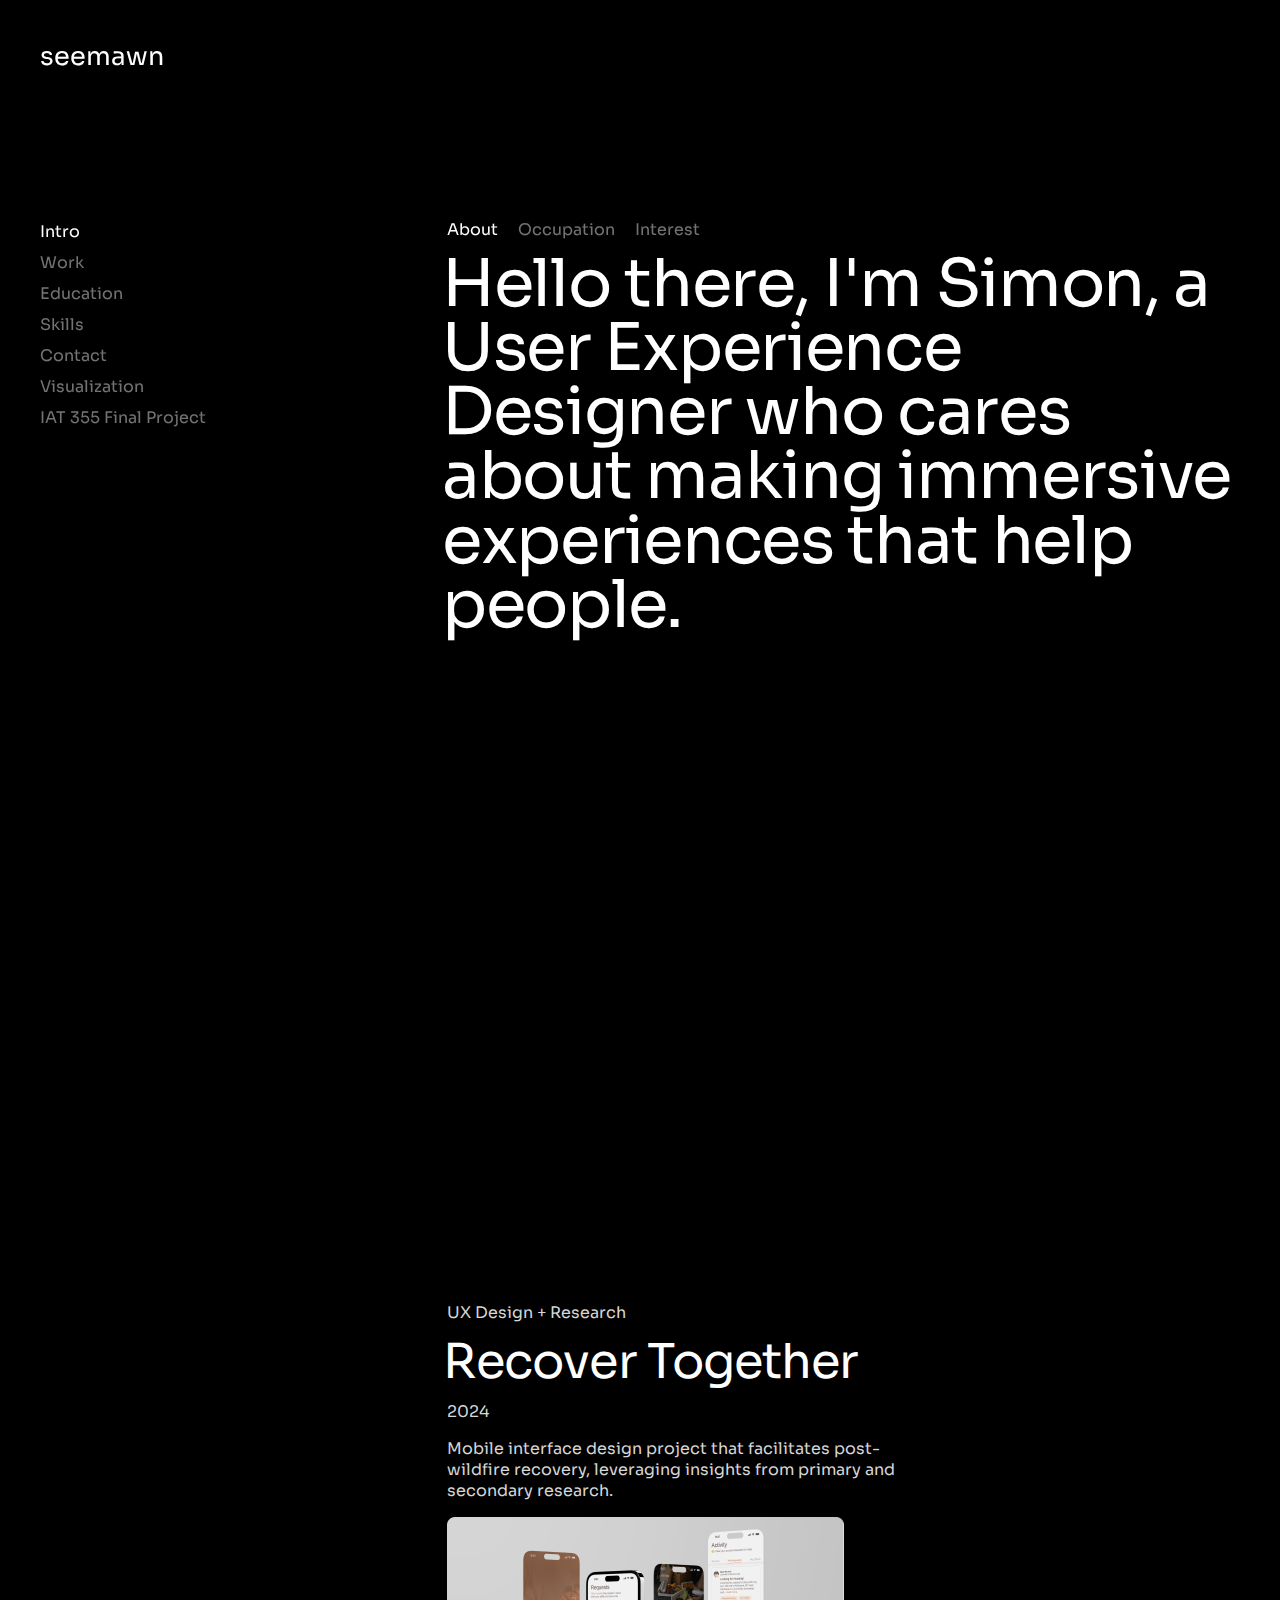
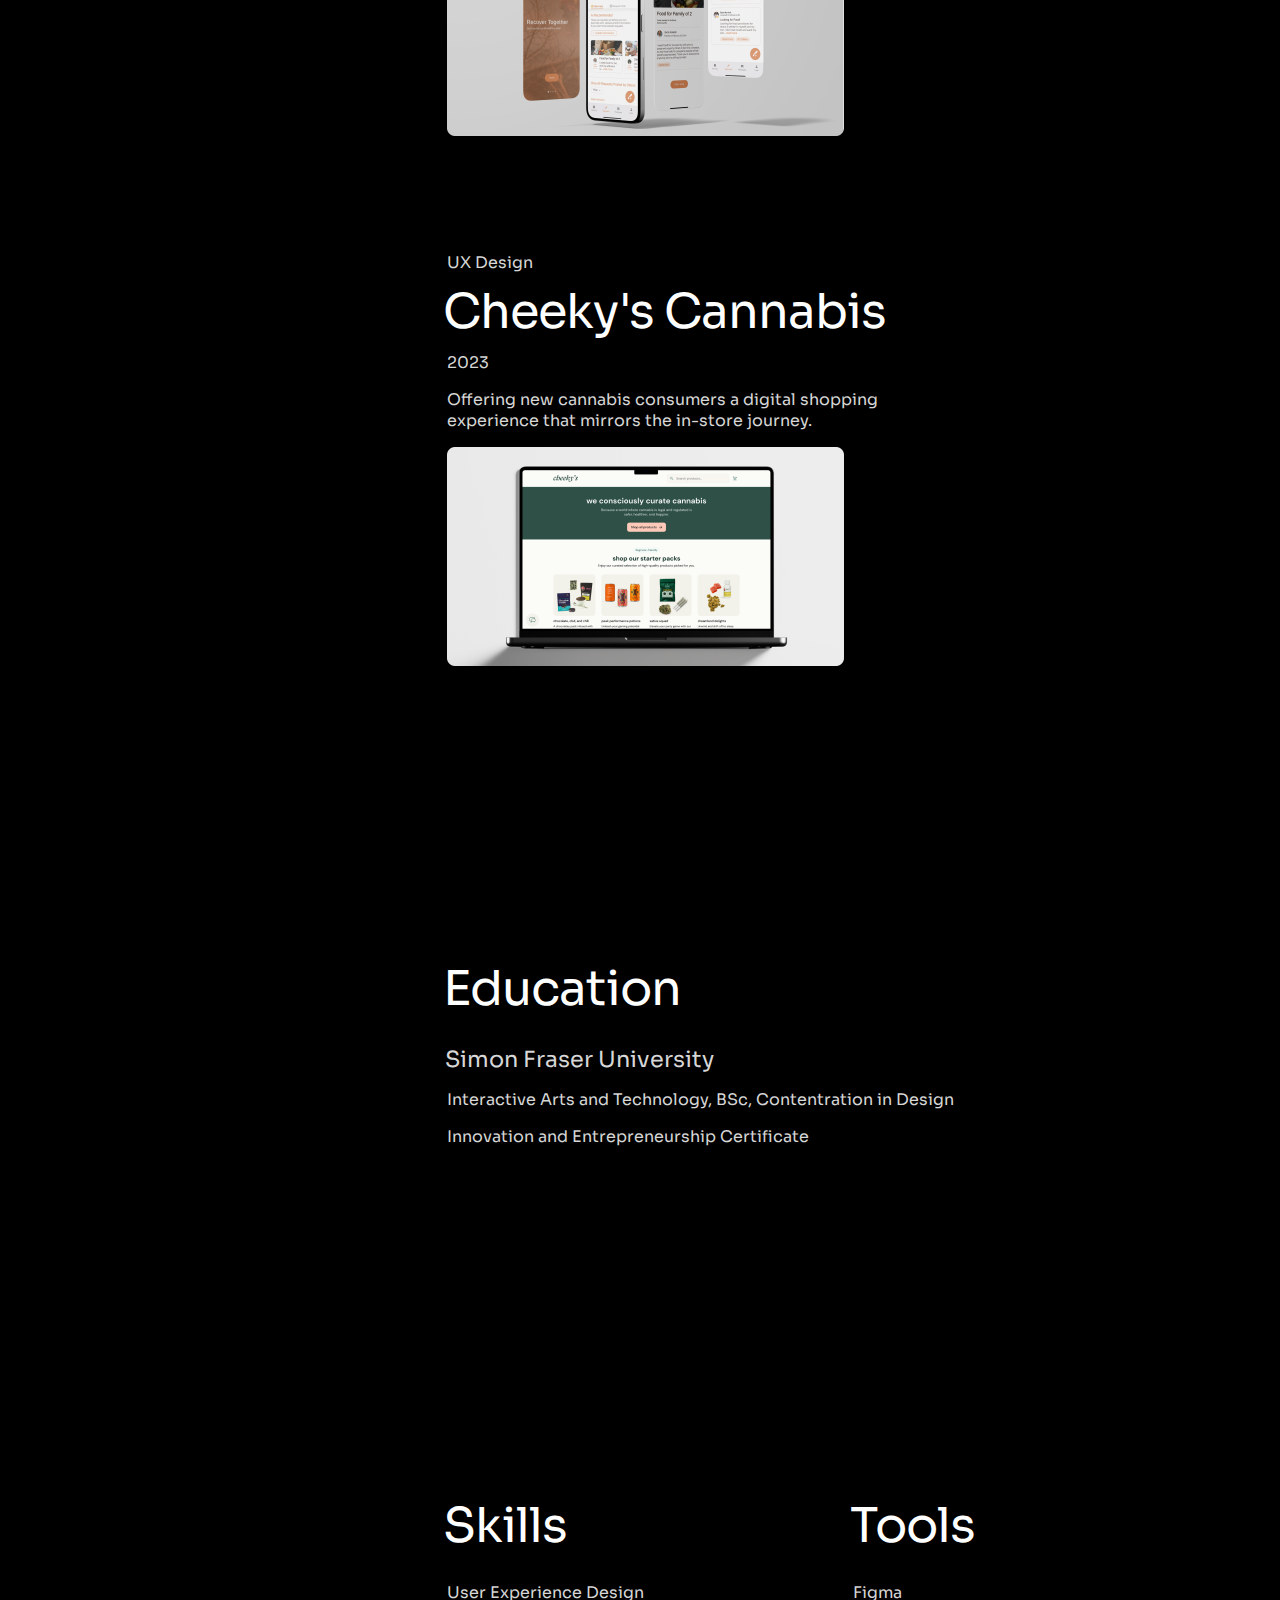
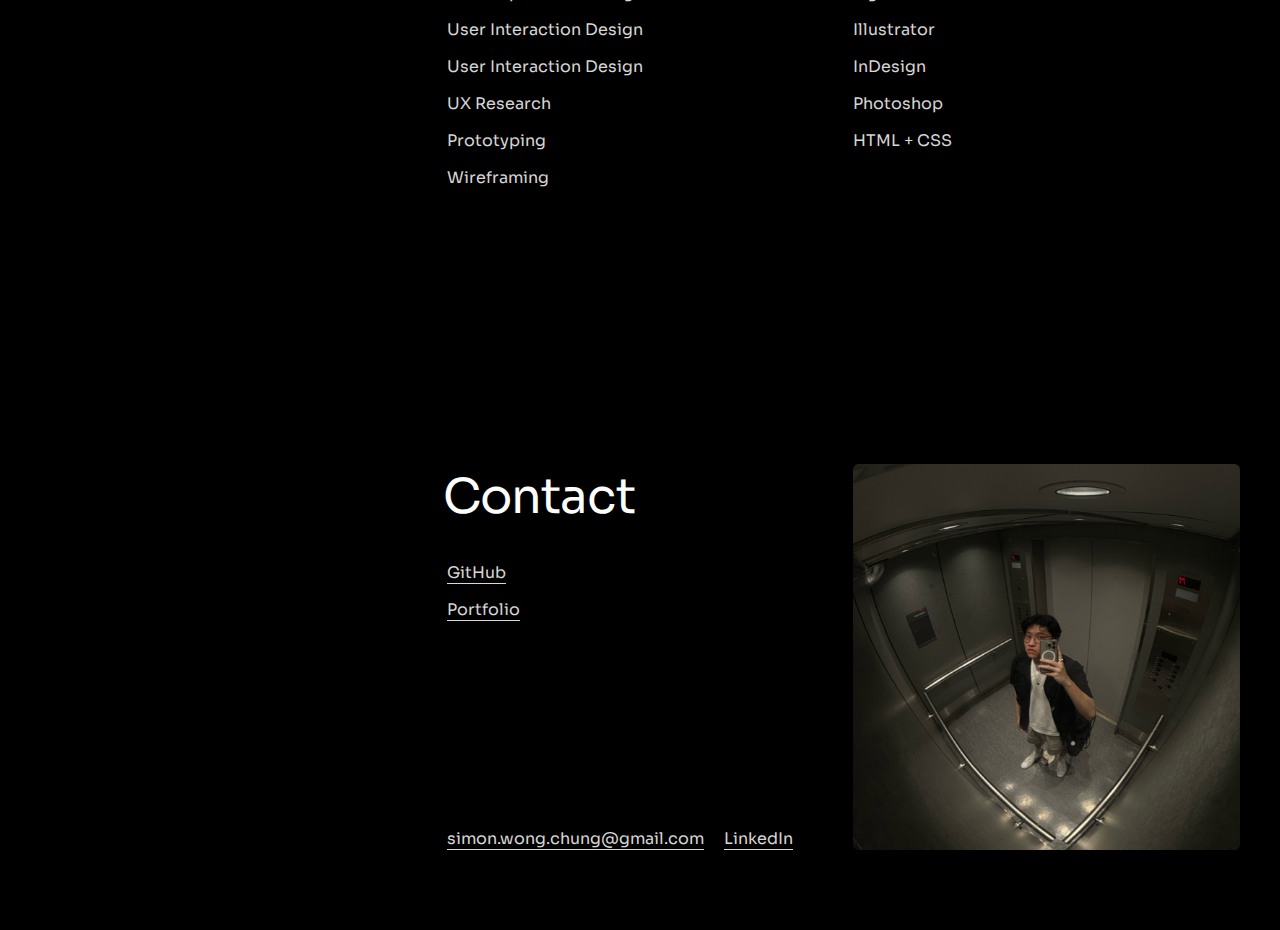
==== commit d68c4a53: "Created final project + introduction" ====
--- a/index.html
+++ b/index.html
@@ -28,6 +28,7 @@
             <a class="item" href="#">Skills</a>
             <a class="item" href="#">Contact</a>
             <a class="item" href="visualizations.html">Visualization</a>
+            <a class="item" href="finalproject.html">IAT 355 Final Project</a>
         </div>
     </nav>
 
--- a/style.css
+++ b/style.css
@@ -332,4 +332,83 @@
 
 .spacing2{
     margin-bottom: 1rem;
-}+}
+
+.visualization h4{
+    margin-left: var(--font--margin-left);
+    font-size: 2rem;
+    line-height: 1.2;
+    letter-spacing: -0.02em;
+    font-weight: 400;
+    margin-top: 4rem;
+    margin-bottom: 0;
+}
+
+
+
+/* A3 Vega-Lite Visualization
+----------------------------------------------------------------------------- */
+#view1, #view2, #view3, #view4, #view5, #view6{
+    width: 100%;
+    height: 100%;
+}
+
+.chartH{
+    margin-top: 3rem;
+}
+
+.visTitle{
+    margin-top: 5rem;
+    font-size: 1.5rem;
+}
+
+/* FINAL PROJECT
+----------------------------------------------------------------------------- */
+
+img{
+    max-width: 100%;
+    height: auto;
+}
+
+.head{
+    font-size: 1.6rem;
+    color: rgb(255, 255, 255, 0.99);
+    margin-bottom: 1rem;
+}
+
+.finalproject li{
+    margin: 1rem;
+}
+
+/* Vis 1
+----------------------------------------------------------------------------- */
+
+.bar {
+    fill: steelblue;
+  }
+  
+  .bar:hover {
+    fill: orange;
+  }
+  
+  .axis text {
+    font-size: 12px;
+  }
+  
+  .axis path,
+  .axis line {
+    fill: none;
+    stroke: black;
+    shape-rendering: crispEdges;
+  }
+
+  /* Style for the chart container */
+.vis1 {
+    display: block; /* Or inline-block depending on your layout */
+    width: 100%; /* Adjust width as needed */
+    text-align: center; /* Center align the chart horizontally */
+    position: relative; /* Enable custom positioning */
+    margin: 50px auto; /* Center the chart vertically with margin */
+    top: 0; /* Adjust top position */
+    left: 0; /* Adjust left position */
+  }